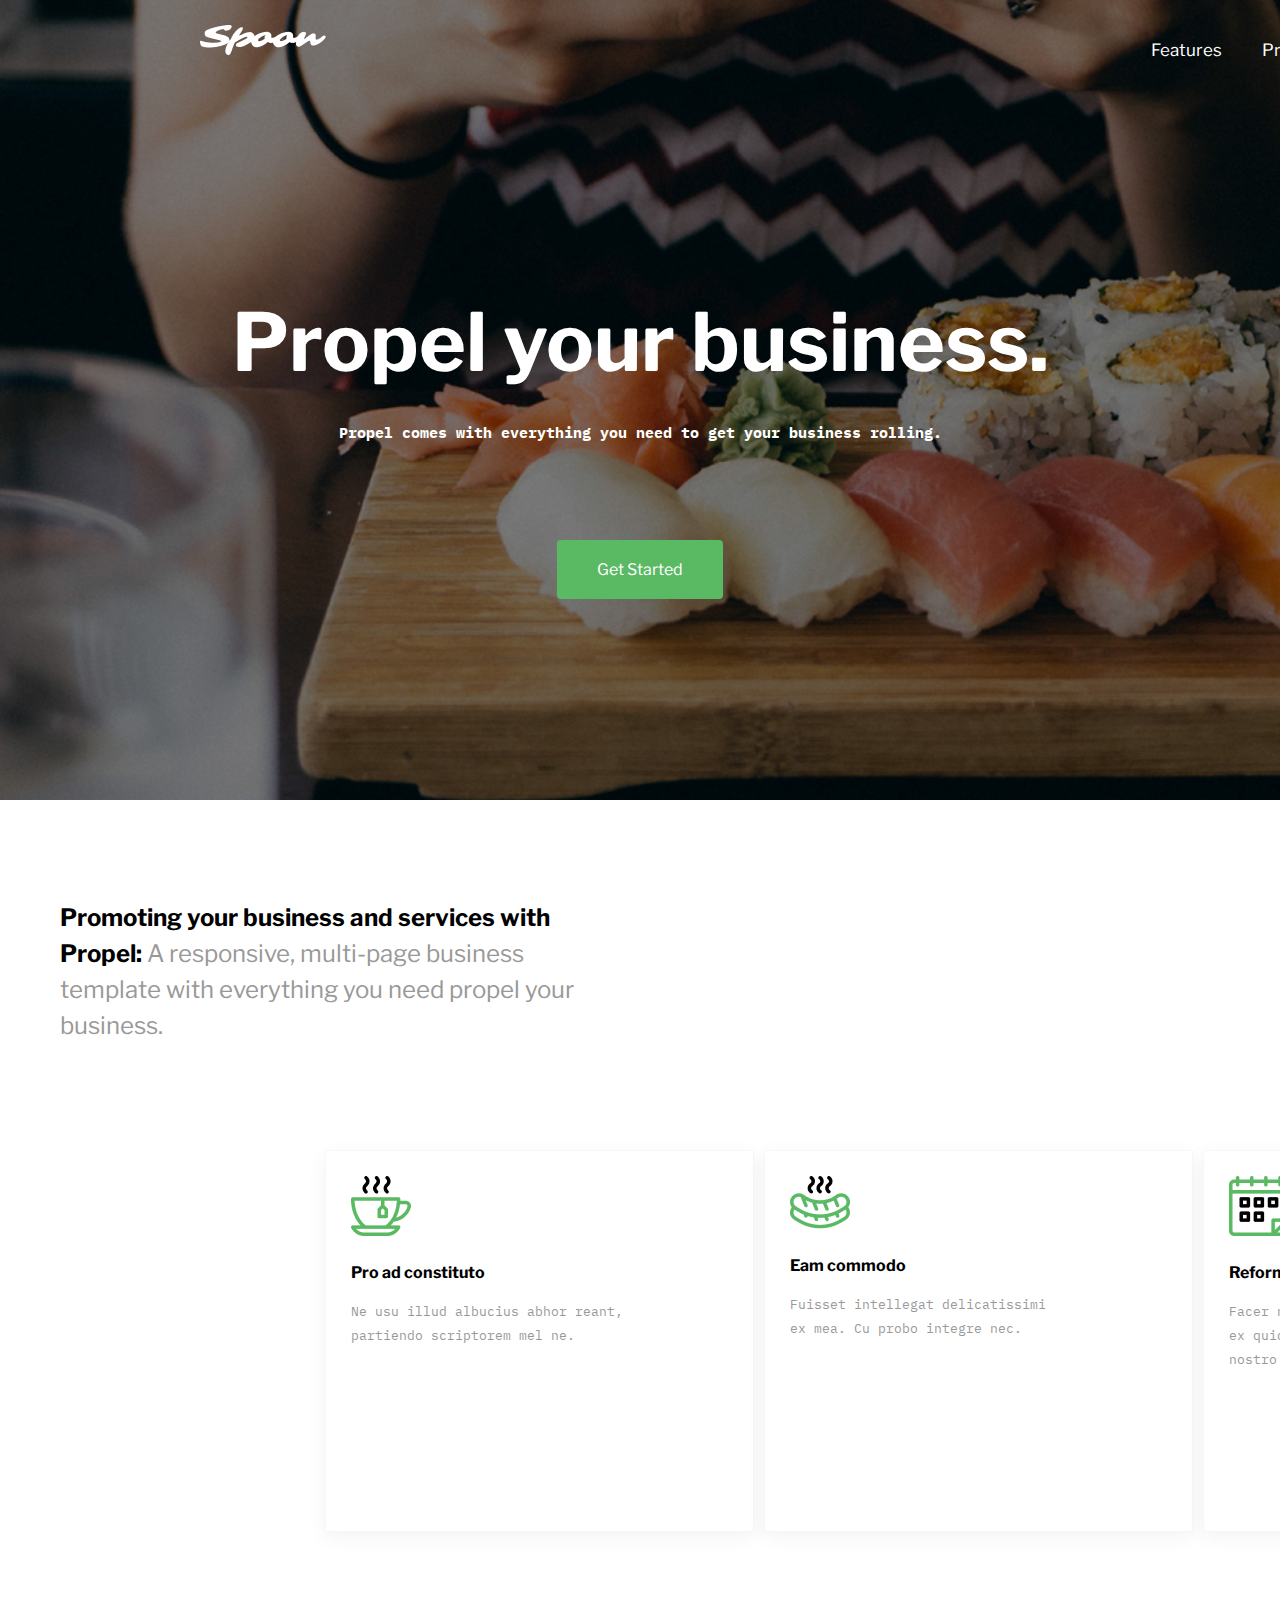
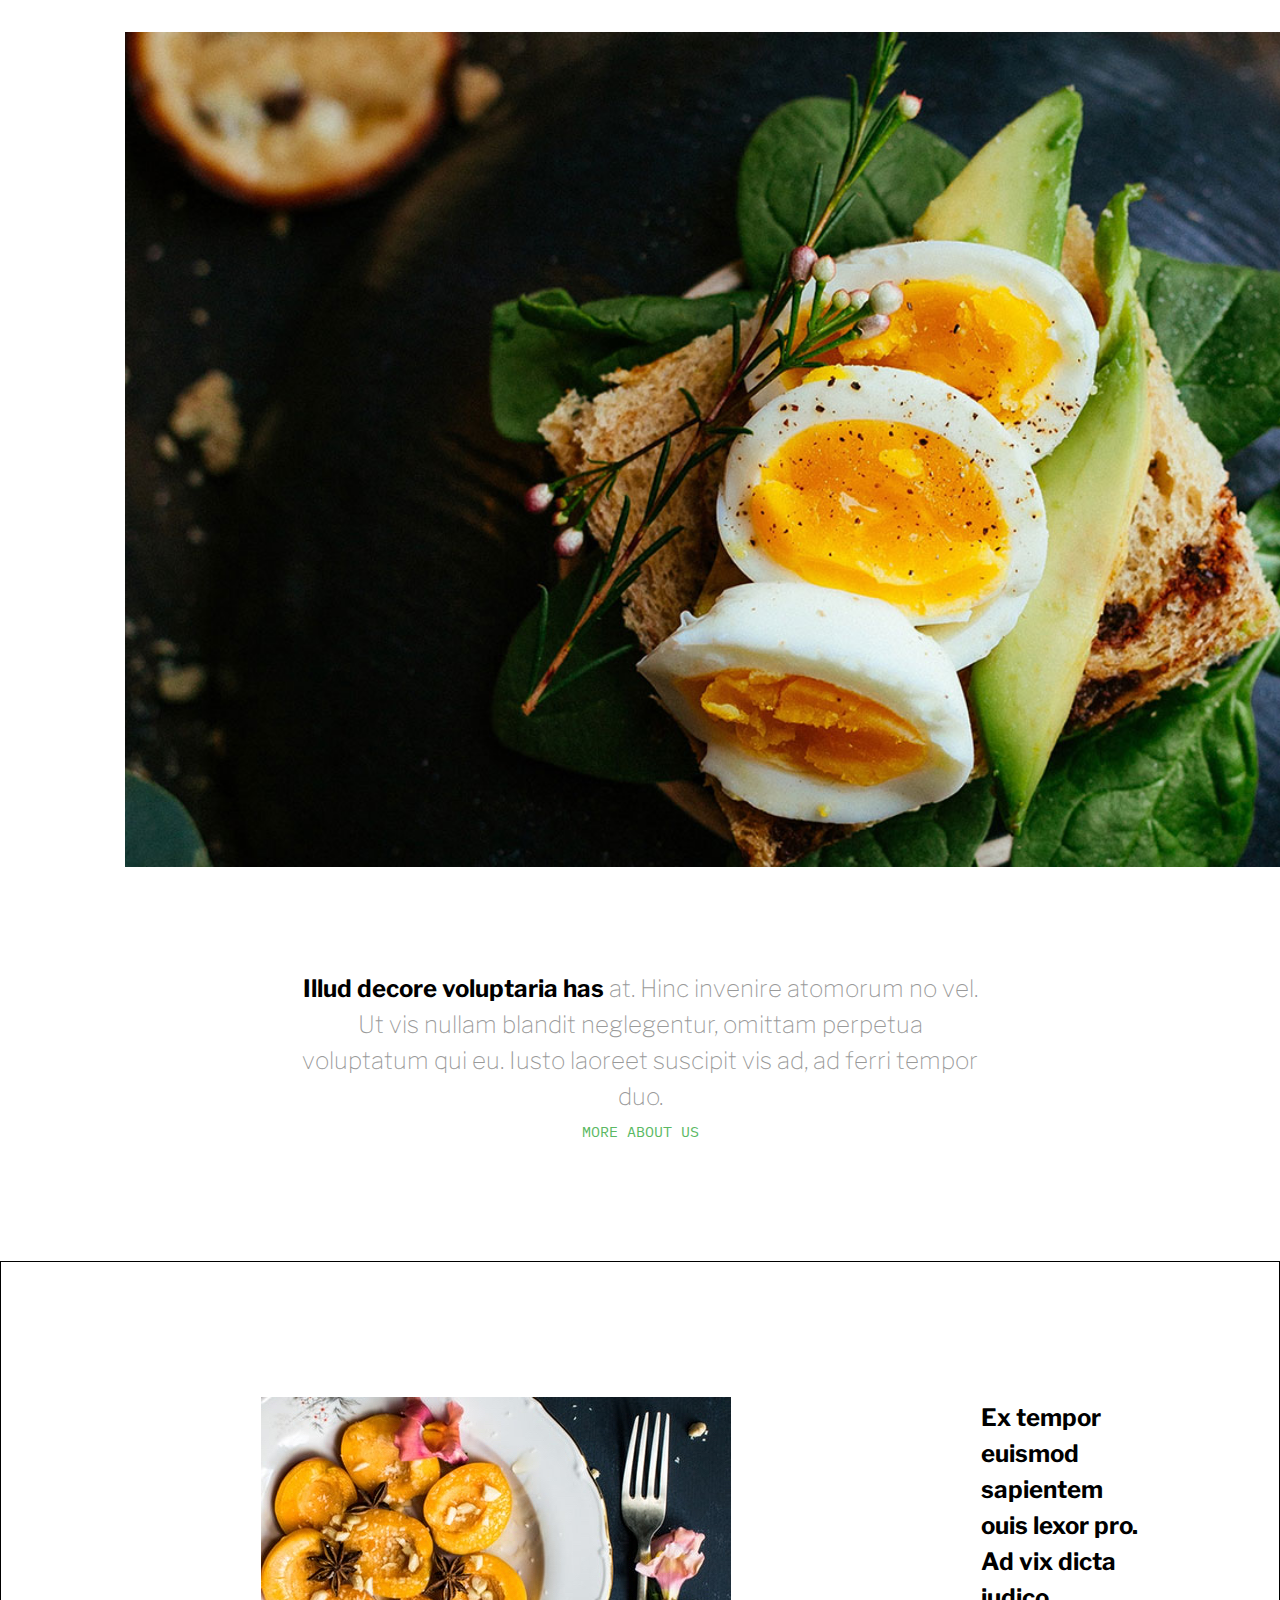
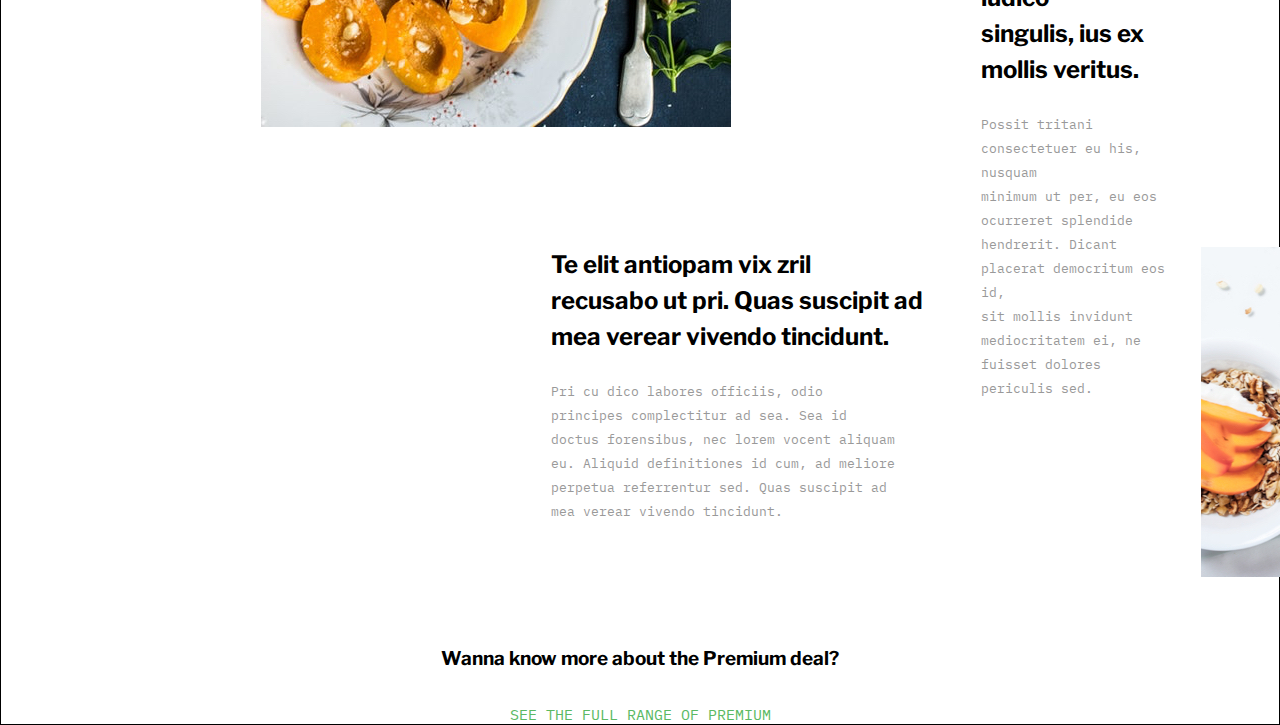
==== Spoon/index.html @ 285303be "init" ====
<!DOCTYPE html>
<html lang="en">

<head>
    <meta charset="UTF-8">
    <meta name="viewport" content="width=device-width, initial-scale=1.0">
    <link rel="stylesheet" href="style.css">
    <link rel="preconnect" href="https://fonts.googleapis.com">
    <link rel="preconnect" href="https://fonts.gstatic.com" crossorigin>
    <link
        href="https://fonts.googleapis.com/css2?family=IBM+Plex+Mono:wght@400;700&family=Libre+Franklin:wght@400;700&display=swap"
        rel="stylesheet">
    <title>Spoon</title>
</head>

<body>
    <div class="container-header">
        <div class="header_nav">
            <div class="image_logo">
                <img src="images/logo.png" alt="SPOON-LOGO" class="logo-img">
            </div>
            <div class="nav_links">
                <div class="nav_links-item">
                    <a href="#" class="link_item">Features</a>
                </div>
                <div class="nav_links-item">
                    <a href="#" class="link_item">Premium</a>
                </div>
                <div class="nav_links-item">
                    <a href="#" class="link_item">Pricing</a>
                </div>
                <div class="nav_links-item">
                    <a href="#" class="link_item">About</a>
                </div>
                <div class="nav_links-item" id="square">
                    ▪
                </div>
                <div class="nav_links-item">
                    <a href="#" class="link_item">Sign in</a>
                </div>
                <div class="nav_links-item">
                    <a href="#" class="link_item" id="need-border">Get Started</a>
                </div>
            </div>
        </div>
        <div class="header_main-title">
            Propel your business.
        </div>
        <div class="header_main-subtitle">
            Propel comes with everything you need to get your business rolling.
        </div>
        <div class="header_main-btn">
            <a href="#" class="header-btn">Get Started</a>
        </div>
    </div>
    <div class="container-main">
        <div class="main-suptitle">
            <pre>
            Promoting your business and services with
            Propel: <span class="need-skinny">A responsive, multi-page business
            template with everything you need propel your 
            business.</span>
        </pre>
        </div>
        <div class="hero-list">
            <div class="hero-list_item">
                <img src="images/img_l1.png" alt="cup" class="hero-list_img">
                <div class="hero-list_suptitle">Pro ad constituto</div>
                <div class="hero-list_subtitle">Ne usu illud albucius abhor reant,<br> partiendo scriptorem mel ne.</div>
            </div>
            <div class="hero-list_item">
                <img src="images/img_l2.png" alt="sassages" class="hero-list_img">
                <div class="hero-list_suptitle">Eam commodo</div>
                <div class="hero-list_subtitle">Fuisset intellegat delicatissimi<br> ex mea. Cu probo integre nec.</div>
            </div>
            <div class="hero-list_item">
                <img src="images/img_l3.png" alt="calendar" class="hero-list_img">
                <div class="hero-list_suptitle">Reformidans eis</div>
                <div class="hero-list_subtitle">Facer nostro causae ei sed. Vix <br> ex quidam detraxit, vis ad <br> nostro
                    laoreet.</div>
            </div>
        </div>
        <div class="main_big-img">
            <img src="images/eggs_img.png" alt="eggs_img" class="big-img">
        </div>
        <div class="text_about-us">
            Illud decore voluptaria has <span id="skinny">at. Hinc invenire atomorum no vel.<br> Ut vis nullam blandit neglegentur, omittam
            perpetua<br> voluptatum qui eu. Iusto laoreet suscipit vis ad, ad ferri tempor<br> duo.</span>
        </div>
        <div class="about-us_link">
            <a href="#" class="about-link">More About Us</a>
        </div>
    </div>
        <div class="container-main_2">
            <div class="first_lo">
                <div class="img-lo1">
                    <img src="images/lo_1.png" alt="lo1">
                </div>
                    <div class="text_lo1">
                        <div class="text_for-img-up">
                            Ex tempor euismod sapientem<br> ouis lexor pro. Ad vix dicta iudico <br> singulis, ius ex mollis veritus.
                        </div>
                        <div class="text_for-img-down">
                            Possit tritani consectetuer eu his, nusquam<br> minimum ut per, eu eos ocurreret splendide<br> hendrerit. Dicant placerat democritum eos id,<br> sit mollis invidunt mediocritatem ei, ne<br> fuisset dolores periculis sed.
                        </div>
                    </div>
            </div>
            <div class="second_lo">
                <div class="text_lo2">
                        <div class="text_for-img-up">
                            Te elit antiopam vix zril<br> recusabo ut pri. Quas suscipit ad<br> mea verear vivendo tincidunt.
                        </div>
                        <div class="text_for-img-down">
                            Pri cu dico labores officiis, odio<br> principes complectitur ad sea. Sea id<br> doctus forensibus, nec lorem vocent aliquam<br> eu. Aliquid definitiones id cum, ad meliore<br> perpetua referrentur sed. Quas suscipit ad<br> mea verear vivendo tincidunt.
                        </div>
                </div>
                <div class="img-lo2">
                    <img src="images/lo_2.png" alt="lo2">
                </div>
            </div>
            <div class="undersup">
                Wanna know more about the Premium deal?
            </div>
            <div class="un-undersup">
                See the full range of Premium
            </div>
        </div>
</body>

</html>
---- Spoon/style.css ----
* {
    margin: 0;
    padding: 0;

}



.container-header {
    background: url(images/background.png) no-repeat;
    height: 800px;
    background-size: cover;

}

.header_nav {
    font-family: 'Libre Franklin', sans-serif;
    display: flex;
}

.image_logo {
    padding: 25px;
    padding-left: 200px;
}

.nav_links {
    display: flex;
    font-size: 17px;
    padding-top: 40px;
    padding-left: 800px;
}

.logo-img {
    width: 126px;
    height: 30px;
}

.nav_links-item {
    margin-right: 40px;
}

.nav_links-item a,
#square {
    color: white;
    text-decoration: none;
    font-weight: 400;
    transition: 0.3s;
}

.nav_links-item a:hover {
    color: pink;
}

#need-border {
    border: 2px solid white;
    padding: 8px 8px 8px 8px;
    border-radius: 4px;
}

.header_main-title {
    font-size: 80px;
    font-weight: 700;
    font-family: 'Libre Franklin', sans-serif;
    color: white;
    text-align: center;
    padding-top: 210px;

}

.header_main-subtitle {
    text-align: center;
    color: white;
    font-family: 'IBM Plex Mono', monospace;
    font-size: 15px;
    font-style: normal;
    font-weight: 700;
    line-height: 24px;
    padding-top: 30px;
}

.header_main-btn {
    text-align: center;
    padding-top: 110px;
}

.header-btn {
    font-family: 'Libre Franklin', sans-serif;
    font-size: 16px;
    font-style: normal;
    font-weight: 400;
    line-height: 30px;
    color: white;
    text-decoration: none;
    border: 0px solid;
    padding: 20px 40px;
    border-radius: 4px;
    background-color: #5AB963;
    transition: 1s;

}

.header-btn:hover {
    -webkit-box-shadow: 0px 0px 43px 13px rgba(119, 204, 35, 0.2);
    -moz-box-shadow: 0px 0px 43px 13px rgba(119, 204, 35, 0.2);
    box-shadow: 0px 0px 43px 13px rgba(119, 204, 35, 0.2);
    text-shadow: 2px 3px 0px rgba(168, 220, 156, 0.58);
}

.main-suptitle {
    display: inline-flex;
    padding-right: 0px;
    align-items: center;
    color: #000;
    font-family: 'Libre Franklin', sans-serif;
    font-size: 24px;
    font-style: normal;
    font-weight: 700;
    line-height: 36px;
    padding-top: 100px;

}

.main-suptitle pre {
    font-family: 'Libre Franklin', sans-serif;
}

.need-skinny {
    font-weight: 400;
    color: #999999;

}

.hero-list {
    display: flex;
    align-items: center;
    padding-left: 325px;
    padding-top: 70px;
    padding-bottom: 100px;
}

.hero-list_item {
    margin-right: 10px;
    padding-right: 20px;
    border: 1px solid #F7F7F7;
    padding: 25px;
    box-shadow: 0px 5px 20px 0px rgba(0, 0, 0, 0.05);
    width: 377px;
    height: 330px;
    flex-shrink: 0;

}

.hero-list_suptitle {
    color: #000;

    font-family: 'Libre Franklin', sans-serif;
    font-size: 16px;
    font-style: normal;
    font-weight: 700;
    line-height: 24px;
    padding-bottom: 15px;
}

.hero-list_subtitle {
    color: #999;

    font-family: 'IBM Plex Mono', monospace;
    font-size: 13px;
    font-style: normal;
    font-weight: 400;
    line-height: 24px;
}

.hero-list_img {
    padding-bottom: 21px;
}

.main_big-img {
    padding-left: 125px;
    padding-bottom: 100px;
}

.big-img {
    width: 1600px;

}

.text_about-us {
    text-align: center;
    color: #000;

    text-align: center;
    font-family: 'Libre Franklin', sans-serif;
    font-size: 24px;
    font-style: normal;
    font-weight: 700;
    line-height: 36px;
}

#skinny {
    color: #999;
    font-family: 'Libre Franklin', sans-serif;
    font-size: 24px;
    font-style: normal;
    font-weight: 100;
    line-height: 36px;
}

.about-us_link {
    text-align: center;
    padding-top: 8px;
    padding-bottom: 120px;
}

.about-link {
    color: #5AB963;

    text-align: center;
    font-family: 'IBM Plex Mono', monospace;
    font-size: 15px;
    font-style: normal;
    font-weight: 400;
    line-height: 18px;
    text-transform: uppercase;
    text-decoration: none;
}

.first_lo {
    display: inline-flex;
    height: 330px;
    padding-right: 100px;
    align-items: flex-start;
    gap: 100px;
    flex-shrink: 0;
    padding-left: 260px;
    padding-bottom: 120px;
}

.text_lo1 {
    display: flex;
    width: 400x;
    padding: 3px 8px 74px 0px;
    flex-direction: column;
    align-items: flex-start;
    gap: 25px;
    margin-left: 150px;

}

.text_for-img-up {
    color: #000;

    font-family: 'Libre Franklin', sans-serif;
    font-size: 24px;
    font-style: normal;
    font-weight: 700;
    line-height: 36px;
}

.text_for-img-down {
    color: #999;

    font-family: 'IBM Plex Mono', monospace;
    font-size: 13px;
    font-style: normal;
    font-weight: 400;
    line-height: 24px;
}

.second_lo {
    display: inline-flex;
    height: 330px;
    padding-left: 0px;
    justify-content: flex-end;
    align-items: flex-start;
    gap: 100px;
    flex-shrink: 0;
    padding-left: 700px;
}

.text_lo2 {
    display: flex;
    width: 400px;
    height: 330px;
    padding-right: 150px;
    flex-direction: column;
    margin-left: -150px;
    gap: 25px;
}

.undersup {
    text-align: center;
    padding-bottom: 20px;
    color: #000;
    padding-top: 70px;

    font-family: Libre Franklin;
    font-size: 19px;
    font-style: normal;
    font-weight: 700;
    line-height: 24px;
}

.un-undersup {
    color: #5AB963;
    padding-top: 15px;
    text-align: center;
    font-family: IBM Plex Mono;
    font-size: 15px;
    font-style: normal;
    font-weight: 400;
    line-height: 18px;
    text-transform: uppercase;
}

.container-main_2 {
    border: 1px solid black;
    padding-top: 135px;
}
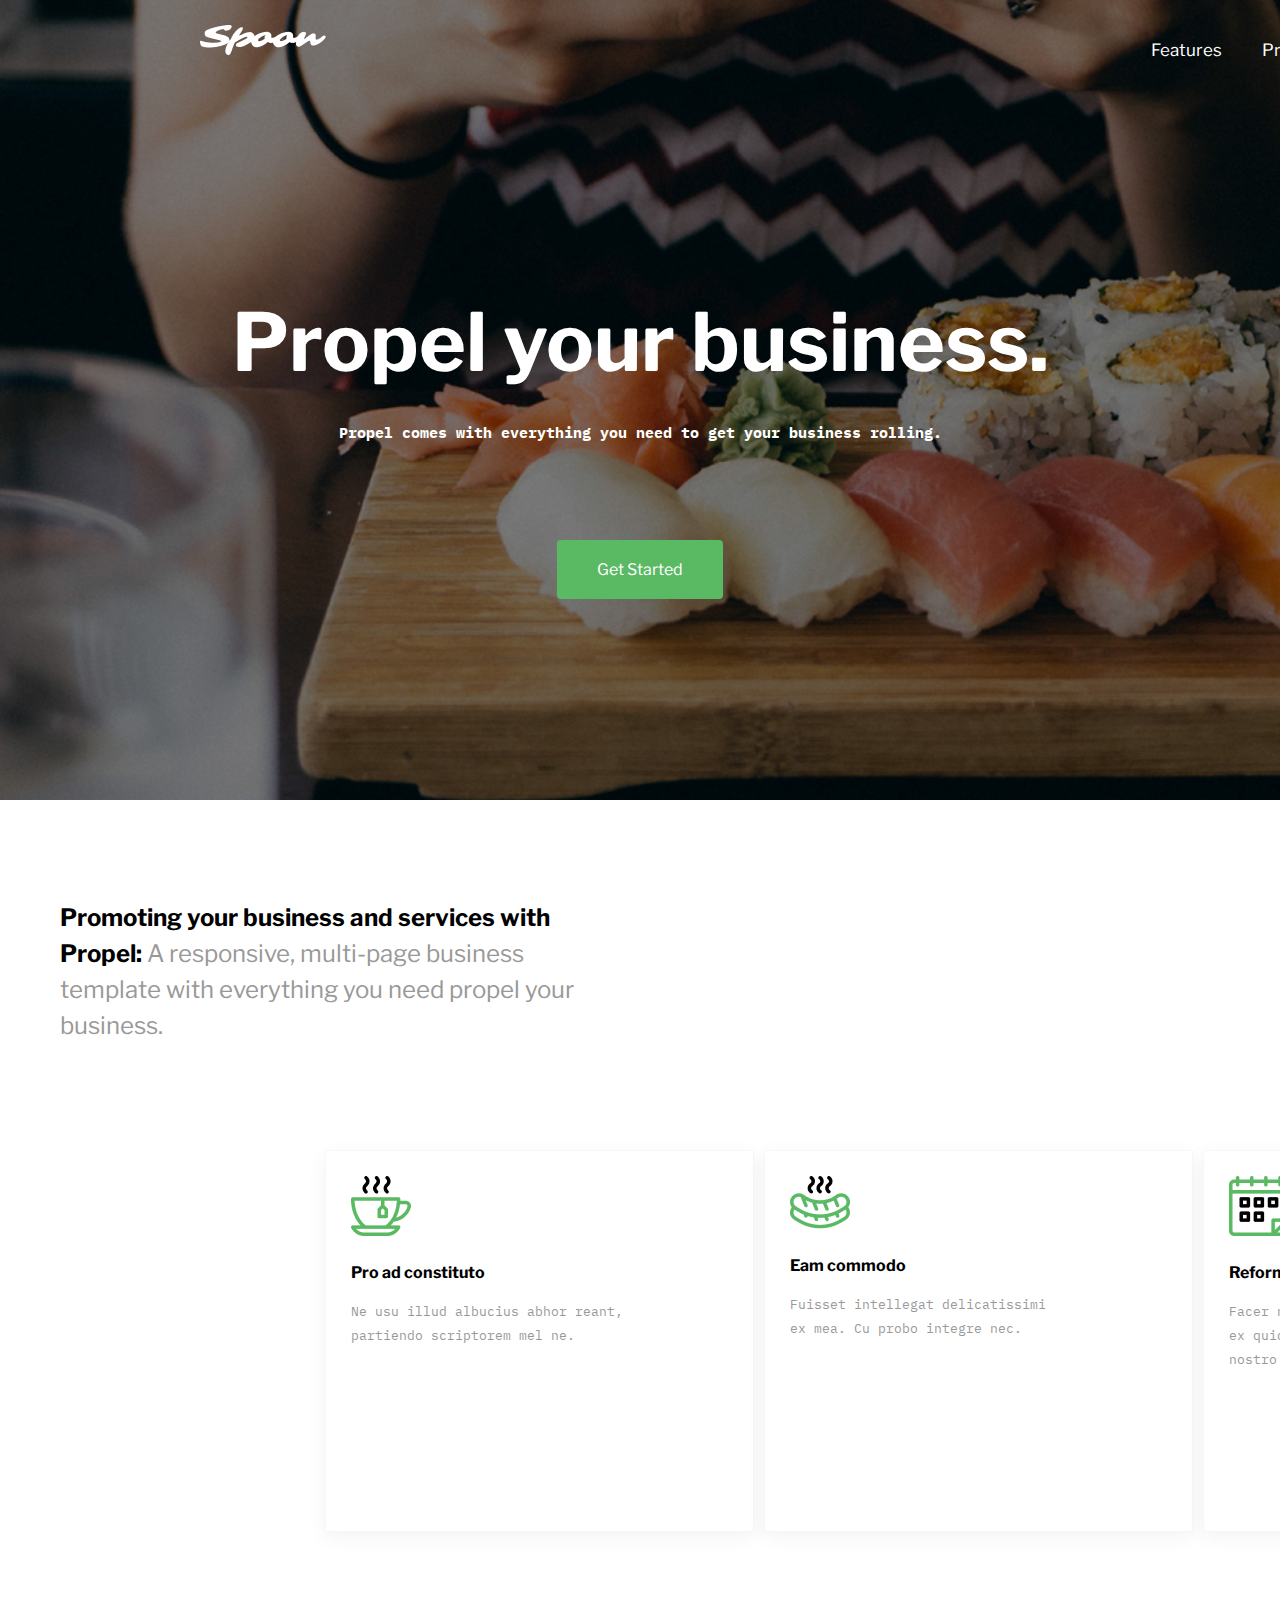
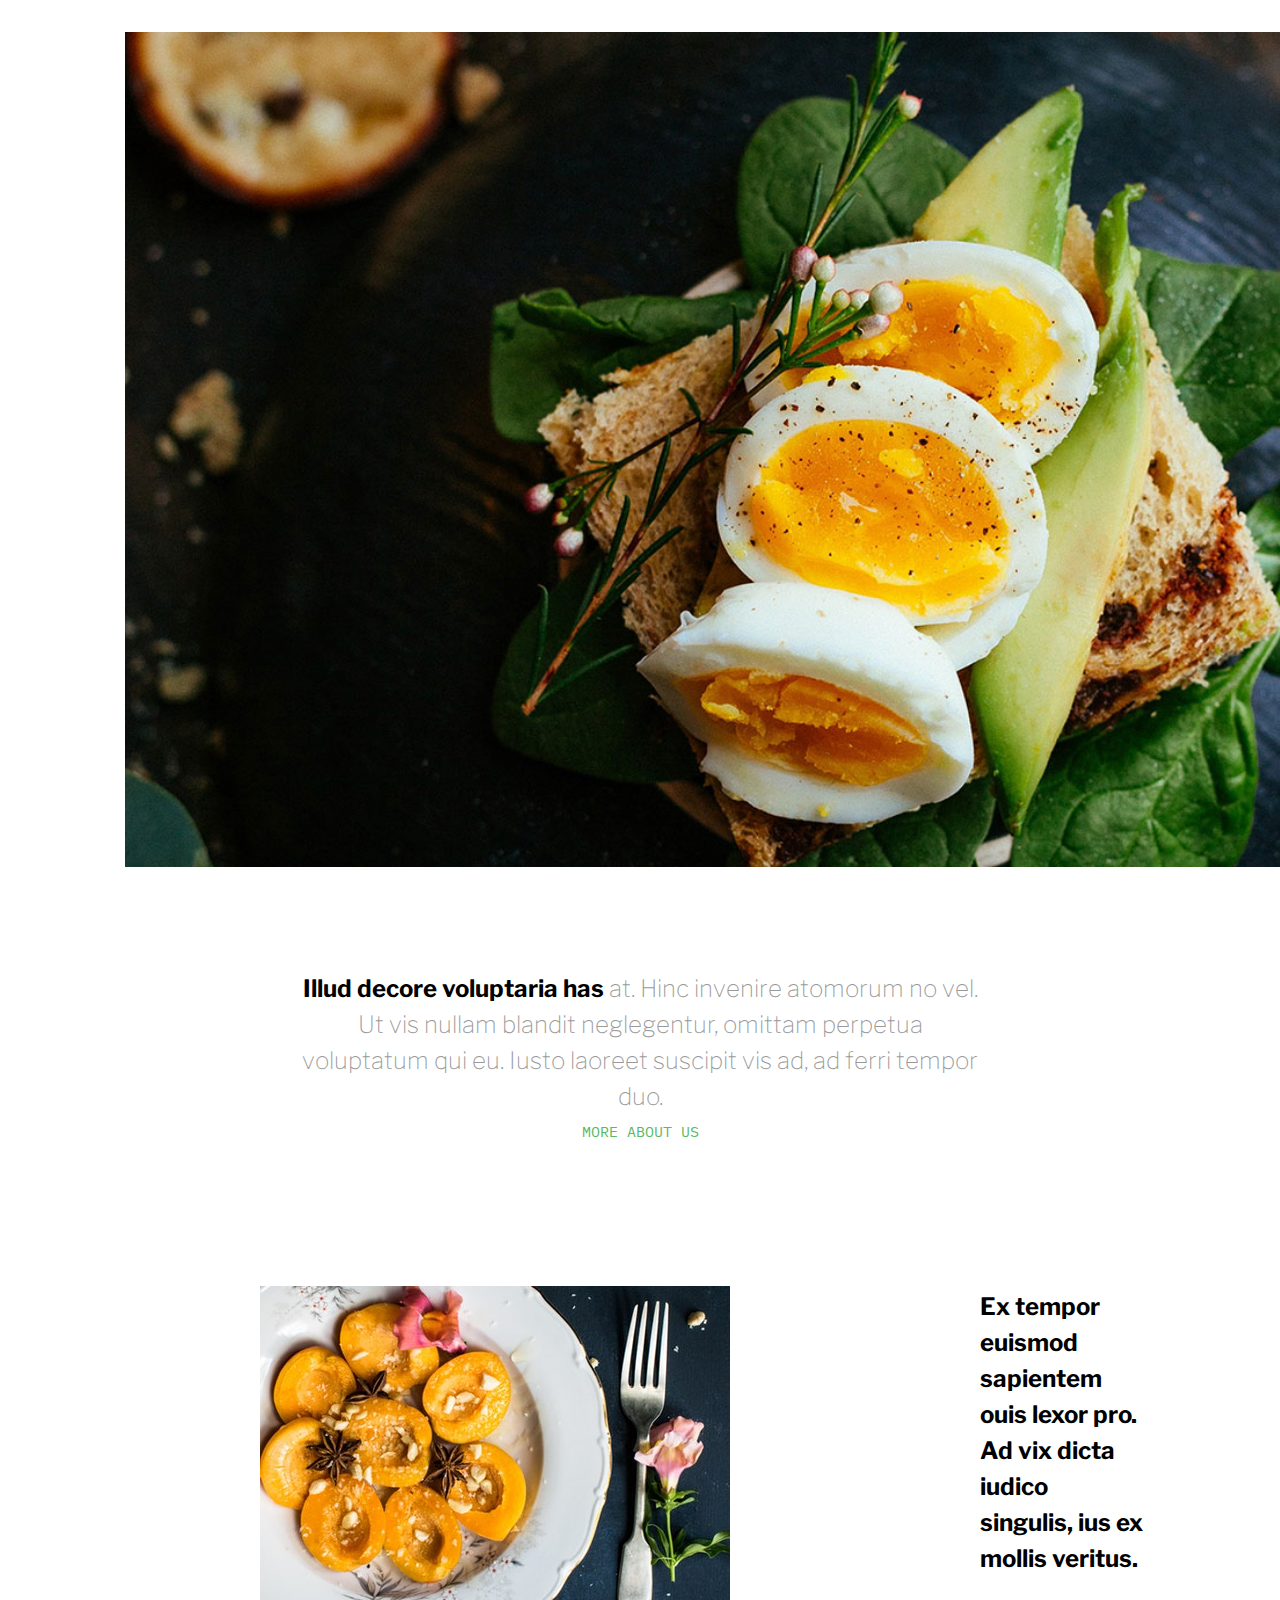
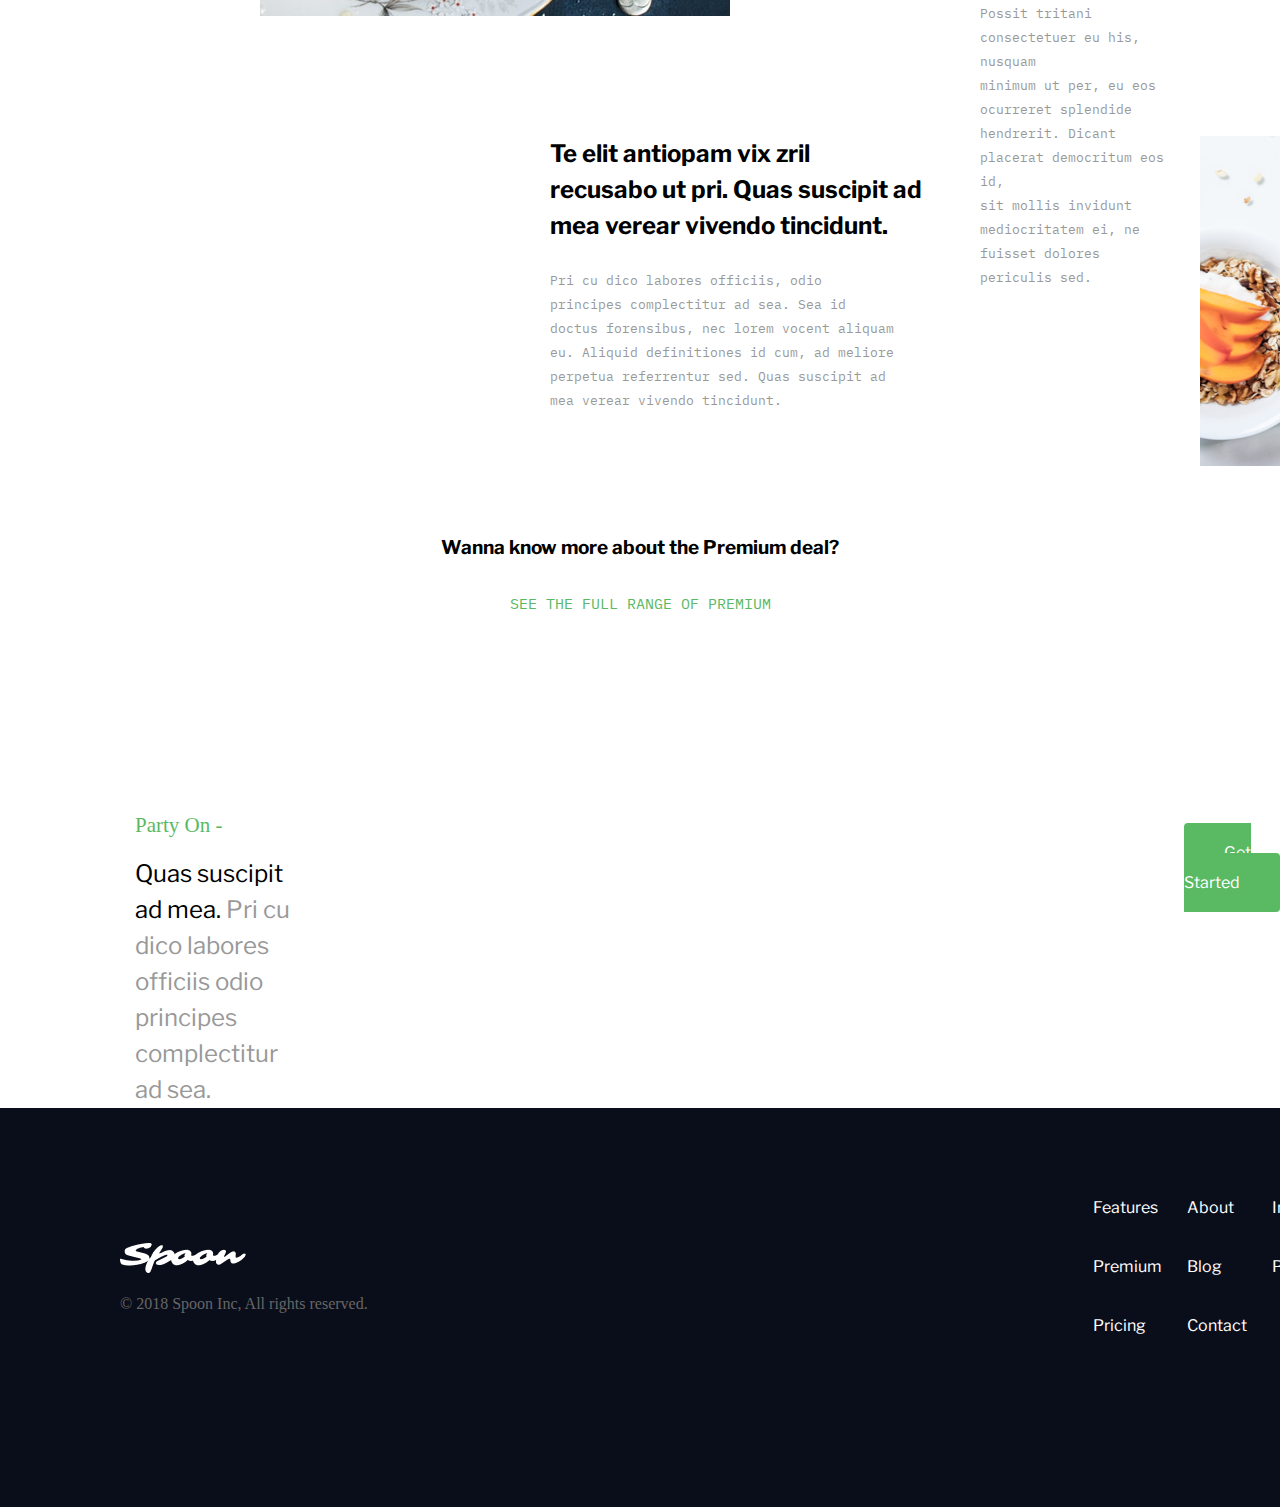
==== commit e38da0c1: "ended" ====
--- a/Spoon/index.html
+++ b/Spoon/index.html
@@ -66,7 +66,8 @@
             <div class="hero-list_item">
                 <img src="images/img_l1.png" alt="cup" class="hero-list_img">
                 <div class="hero-list_suptitle">Pro ad constituto</div>
-                <div class="hero-list_subtitle">Ne usu illud albucius abhor reant,<br> partiendo scriptorem mel ne.</div>
+                <div class="hero-list_subtitle">Ne usu illud albucius abhor reant,<br> partiendo scriptorem mel ne.
+                </div>
             </div>
             <div class="hero-list_item">
                 <img src="images/img_l2.png" alt="sassages" class="hero-list_img">
@@ -76,7 +77,8 @@
             <div class="hero-list_item">
                 <img src="images/img_l3.png" alt="calendar" class="hero-list_img">
                 <div class="hero-list_suptitle">Reformidans eis</div>
-                <div class="hero-list_subtitle">Facer nostro causae ei sed. Vix <br> ex quidam detraxit, vis ad <br> nostro
+                <div class="hero-list_subtitle">Facer nostro causae ei sed. Vix <br> ex quidam detraxit, vis ad <br>
+                    nostro
                     laoreet.</div>
             </div>
         </div>
@@ -84,47 +86,154 @@
             <img src="images/eggs_img.png" alt="eggs_img" class="big-img">
         </div>
         <div class="text_about-us">
-            Illud decore voluptaria has <span id="skinny">at. Hinc invenire atomorum no vel.<br> Ut vis nullam blandit neglegentur, omittam
-            perpetua<br> voluptatum qui eu. Iusto laoreet suscipit vis ad, ad ferri tempor<br> duo.</span>
+            Illud decore voluptaria has <span id="skinny">at. Hinc invenire atomorum no vel.<br> Ut vis nullam blandit
+                neglegentur, omittam
+                perpetua<br> voluptatum qui eu. Iusto laoreet suscipit vis ad, ad ferri tempor<br> duo.</span>
         </div>
         <div class="about-us_link">
             <a href="#" class="about-link">More About Us</a>
         </div>
-    </div>
-        <div class="container-main_2">
-            <div class="first_lo">
-                <div class="img-lo1">
-                    <img src="images/lo_1.png" alt="lo1">
-                </div>
-                    <div class="text_lo1">
-                        <div class="text_for-img-up">
-                            Ex tempor euismod sapientem<br> ouis lexor pro. Ad vix dicta iudico <br> singulis, ius ex mollis veritus.
-                        </div>
-                        <div class="text_for-img-down">
-                            Possit tritani consectetuer eu his, nusquam<br> minimum ut per, eu eos ocurreret splendide<br> hendrerit. Dicant placerat democritum eos id,<br> sit mollis invidunt mediocritatem ei, ne<br> fuisset dolores periculis sed.
-                        </div>
-                    </div>
-            </div>
-            <div class="second_lo">
-                <div class="text_lo2">
-                        <div class="text_for-img-up">
-                            Te elit antiopam vix zril<br> recusabo ut pri. Quas suscipit ad<br> mea verear vivendo tincidunt.
-                        </div>
-                        <div class="text_for-img-down">
-                            Pri cu dico labores officiis, odio<br> principes complectitur ad sea. Sea id<br> doctus forensibus, nec lorem vocent aliquam<br> eu. Aliquid definitiones id cum, ad meliore<br> perpetua referrentur sed. Quas suscipit ad<br> mea verear vivendo tincidunt.
-                        </div>
-                </div>
-                <div class="img-lo2">
-                    <img src="images/lo_2.png" alt="lo2">
-                </div>
-            </div>
-            <div class="undersup">
-                Wanna know more about the Premium deal?
-            </div>
-            <div class="un-undersup">
-                See the full range of Premium
-            </div>
-        </div>
+
+    </div>
+    <div class="container-main_2">
+        <div class="first_lo">
+            <div class="img-lo1">
+                <img src="images/lo_1.png" alt="lo1">
+            </div>
+            <div class="text_lo1">
+                <div class="text_for-img-up">
+                    Ex tempor euismod sapientem<br> ouis lexor pro. Ad vix dicta iudico <br> singulis, ius ex mollis
+                    veritus.
+                </div>
+                <div class="text_for-img-down">
+                    Possit tritani consectetuer eu his, nusquam<br> minimum ut per, eu eos ocurreret splendide<br>
+                    hendrerit. Dicant placerat democritum eos id,<br> sit mollis invidunt mediocritatem ei, ne<br>
+                    fuisset dolores periculis sed.
+                </div>
+            </div>
+        </div>
+        <div class="second_lo">
+            <div class="text_lo2">
+                <div class="text_for-img-up">
+                    Te elit antiopam vix zril<br> recusabo ut pri. Quas suscipit ad<br> mea verear vivendo tincidunt.
+                </div>
+                <div class="text_for-img-down">
+                    Pri cu dico labores officiis, odio<br> principes complectitur ad sea. Sea id<br> doctus forensibus,
+                    nec lorem vocent aliquam<br> eu. Aliquid definitiones id cum, ad meliore<br> perpetua referrentur
+                    sed. Quas suscipit ad<br> mea verear vivendo tincidunt.
+                </div>
+            </div>
+            <div class="img-lo2">
+                <img src="images/lo_2.png" alt="lo2">
+            </div>
+        </div>
+        <div class="undersup">
+            Wanna know more about the Premium deal?
+        </div>
+        <div class="un-undersup">
+            See the full range of Premium
+        </div>
+        <div class="undersup_title">
+            Party On <span class="need_bold">-</span>
+        </div>
+        <div class="sup">
+            <div class="sup_text">
+                Quas suscipit ad mea. <span class="need-skinny">Pri cu dico labores<br> officiis odio principes
+                    complectitur ad sea.</span>
+            </div>
+            <div class="sup_button">
+                <a href="#" class="sup_link">Get Started</a>
+            </div>
+        </div>
+    </div>
+    <div class="footer-main">
+
+        <div class="footer_logo">
+            <img src="images/logo.png" alt="logo"><br><br>
+            <span style="color: #666666;">© 2018 Spoon Inc, All rights reserved.</span>
+        </div>
+        
+
+        <div class="list_faq">
+            <ul>
+                <li><a href="#">Features</a></li>
+                <li><a href="#">Premium</a></li>
+                <li><a href="#">Pricing</a></li>
+            </ul>
+            <ul>
+                <li><a href="#">About</a></li>
+                <li><a href="#">Blog</a></li>
+                <li><a href="#">Contact</a></li>
+            </ul>
+            <ul>
+                <li><a href="#">Image License Info</a></li>
+                <li><a href="#">Powered by Webflow</a></li>
+            </ul>
+        </div>
+        <div class="social_links">
+            <ul>
+                <li><a href="#"></a><svg xmlns="http://www.w3.org/2000/svg" width="13" height="18" viewBox="0 0 7 12"
+                        fill="none">
+                        <g clip-path="url(#clip0_1_122)">
+                            <mask id="mask0_1_122" style="mask-type:alpha" maskUnits="userSpaceOnUse" x="-3" y="0"
+                                width="12" height="12">
+                                <path d="M9 0H-3V12H9V0Z" fill="white" />
+                            </mask>
+                            <g mask="url(#mask0_1_122)">
+                                <path fill-rule="evenodd" clip-rule="evenodd"
+                                    d="M3.99973 4.79648V3.99653C3.99973 3.36378 4.09733 2.00627 4.98767 2.00627H6.37717V0.112792C6.18039 0.0855943 5.76762 0 4.98367 0C3.34618 0 2.39984 0.526365 2.39984 2.39664V4.79648H0V6.39637H2.39984V11.996H3.99973V6.39637H5.9996L6.40037 4.79648H3.99973Z"
+                                    fill="white" />
+                            </g>
+                        </g>
+                        <defs>
+                            <clipPath id="clip0_1_122">
+                                <rect width="7" height="12" fill="white" />
+                            </clipPath>
+                        </defs>
+                    </svg>
+                </li>
+                <li><a href="#"><svg xmlns="http://www.w3.org/2000/svg" width="13" height="18" viewBox="0 0 12 10"
+                            fill="none">
+                            <g clip-path="url(#clip0_1_117)">
+                                <mask id="mask0_1_117" style="mask-type:alpha" maskUnits="userSpaceOnUse" x="0" y="-1"
+                                    width="12" height="12">
+                                    <path d="M12 -1H0V11H12V-1Z" fill="white" />
+                                </mask>
+                                <g mask="url(#mask0_1_117)">
+                                    <path fill-rule="evenodd" clip-rule="evenodd"
+                                        d="M10.875 1.4955L11.625 0L10.5 0.747L10.281 0.8565C9.834 0.336 9.1785 0 8.4375 0C7.09125 0 6 0.90075 6 2.244C6 2.427 6.024 2.79075 6.06225 2.961L6 2.9925C6 2.9925 1.125 2.244 0.75 0.3735C0.75 0.3735 -0.375 2.244 1.5 3.74025C1.5 3.74025 0.75 4.1145 0.375 3.74025C0.375 3.74025 0.375 4.863 2.25 5.985C2.25 5.985 1.5 6.3585 1.125 5.985C1.125 5.985 2.625 7.4805 3.375 7.4805C3.375 7.4805 3.375 8.604 0 8.604C0 8.604 4.26675 11.4082 8.25 8.22975C10.275 6.6135 10.7677 4.566 10.7948 3.02175C10.842 2.832 10.875 2.63625 10.875 2.4315V2.244L12 1.122L10.875 1.4955Z"
+                                        fill="white" />
+                                </g>
+                            </g>
+                            <defs>
+                                <clipPath id="clip0_1_117">
+                                    <rect width="12" height="10" fill="white" />
+                                </clipPath>
+                            </defs>
+                        </svg></a></li>
+                <li><a href="#"></a><svg xmlns="http://www.w3.org/2000/svg" width="13" height="18" viewBox="0 0 12 12"
+                        fill="none">
+                        <g clip-path="url(#clip0_1_127)">
+                            <path
+                                d="M2 1C1.44772 1 1 1.44772 1 2V10C1 10.5523 1.44772 11 2 11H10C10.5523 11 11 10.5523 11 10V2C11 1.44772 10.5523 1 10 1H2ZM2 0H10C11.1046 0 12 0.89543 12 2V10C12 11.1046 11.1046 12 10 12H2C0.89543 12 0 11.1046 0 10V2C0 0.89543 0.89543 0 2 0Z"
+                                fill="white" />
+                            <path
+                                d="M6 7C6.55228 7 7 6.55228 7 6C7 5.44772 6.55228 5 6 5C5.44772 5 5 5.44772 5 6C5 6.55228 5.44772 7 6 7ZM6 8C4.89543 8 4 7.10457 4 6C4 4.89543 4.89543 4 6 4C7.10457 4 8 4.89543 8 6C8 7.10457 7.10457 8 6 8Z"
+                                fill="white" />
+                            <path
+                                d="M9 4C9.55228 4 10 3.55228 10 3C10 2.44772 9.55228 2 9 2C8.44772 2 8 2.44772 8 3C8 3.55228 8.44772 4 9 4Z"
+                                fill="white" />
+                        </g>
+                        <defs>
+                            <clipPath id="clip0_1_127">
+                                <rect width="12" height="12" fill="white" />
+                            </clipPath>
+                        </defs>
+                    </svg></li>
+            </ul>
+        </div>
+    </div>
+
 </body>
 
 </html>--- a/Spoon/style.css
+++ b/Spoon/style.css
@@ -294,7 +294,7 @@
     color: #000;
     padding-top: 70px;
 
-    font-family: Libre Franklin;
+    font-family: 'Libre Franklin', sans-serif;
     font-size: 19px;
     font-style: normal;
     font-weight: 700;
@@ -305,7 +305,7 @@
     color: #5AB963;
     padding-top: 15px;
     text-align: center;
-    font-family: IBM Plex Mono;
+    font-family: 'IBM Plex Mono', monospace;
     font-size: 15px;
     font-style: normal;
     font-weight: 400;
@@ -314,6 +314,109 @@
 }
 
 .container-main_2 {
-    border: 1px solid black;
+    padding-top: 25px;
+
+}
+
+.undersup_title,
+#need_bold {
+    color: #5AB963;
+    font-size: 21px;
+    padding-left: 135px;
+    padding-top: 200px;
+}
+
+.sup {
+    display: flex;
+}
+
+.sup_text {
+    color: #000;
+    padding-top: 18px;
+    padding-left: 135px;
+    padding-right: 880px;
+    font-family: 'Libre Franklin', sans-serif;
+    font-size: 24px;
+    font-style: normal;
+    font-weight: 400;
+    line-height: 36px
+}
+
+.sup_link {
+    font-family: 'Libre Franklin', sans-serif;
+    font-size: 16px;
+    font-style: normal;
+    font-weight: 400;
+    line-height: 30px;
+    color: white;
+    text-decoration: none;
+    border: 0px solid;
+    padding: 20px 40px;
+    border-radius: 4px;
+    background-color: #5AB963;
+    transition: 1s;
+
+}
+
+.sup_link:hover {
+    -webkit-box-shadow: 0px 0px 43px 13px rgba(119, 204, 35, 0.2);
+    -moz-box-shadow: 0px 0px 43px 13px rgba(119, 204, 35, 0.2);
+    box-shadow: 0px 0px 43px 13px rgba(55, 65, 109, 0.2);
+    text-shadow: 2px 3px 0px rgba(168, 220, 156, 0.58);
+}
+
+.footer-main {
+    background: #0A0E1A;
+    width: 1920px;
+    height: 399px;
+    flex-shrink: 0;
+    display: flex;
+}
+
+.footer_logo {
+    padding-left: 120px;
     padding-top: 135px;
+}
+
+.copyrighting {
+    color: #666666;
+    padding-top: 15px;
+    padding-left: 120px;    
+
+}
+
+.list_faq {
+    padding-left: 700px;
+    display: flex;
+    padding-top: 50px;
+    
+}
+
+li {
+    list-style: none;
+}
+
+li a {
+    text-decoration: none;
+    color: white;
+    font-family: 'Libre Franklin', sans-serif;
+}
+
+.list_faq ul li {
+    margin-left: 25px;
+    
+    margin-top: 40px;
+}
+
+.social_links ul {
+    display: flex;
+}
+
+.social_links ul li {
+    padding-left: 20px;
+}
+
+.social_links {
+    padding-top: 90px;
+    padding-left: 40px;
 }